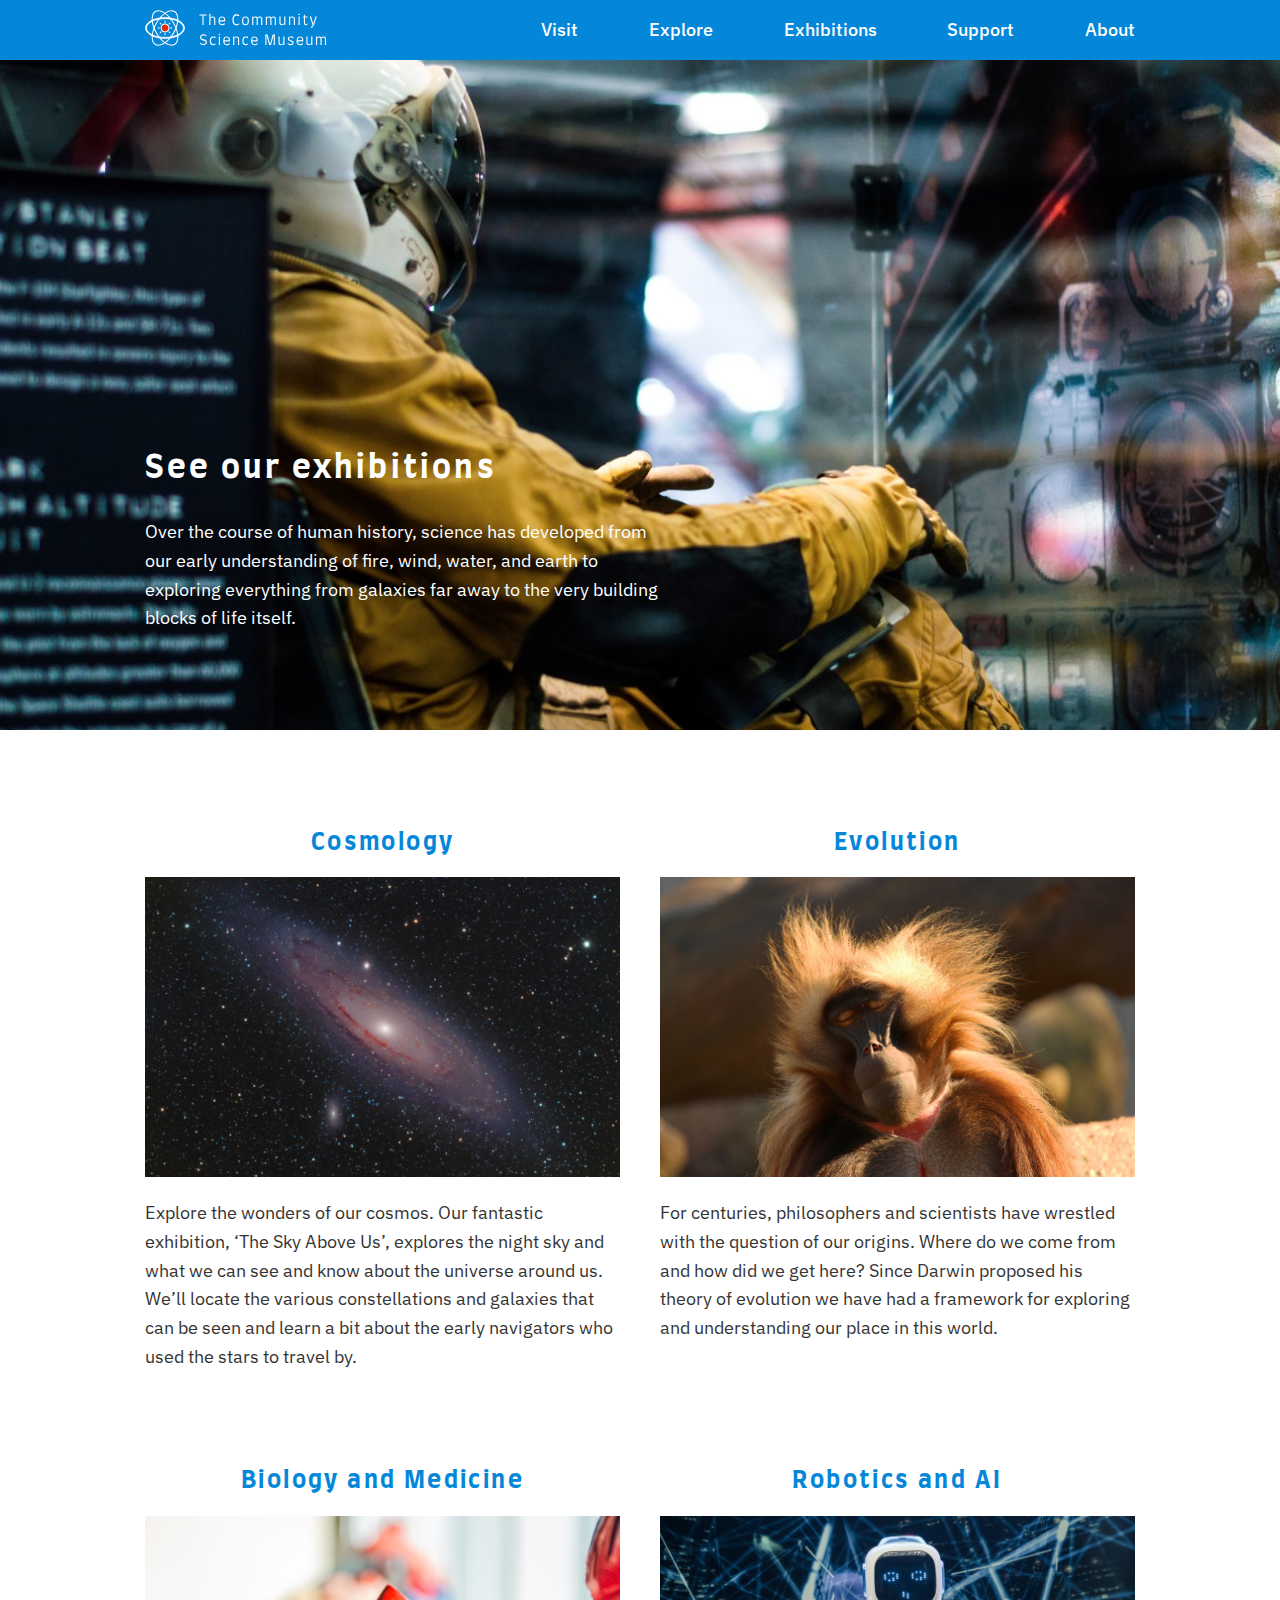
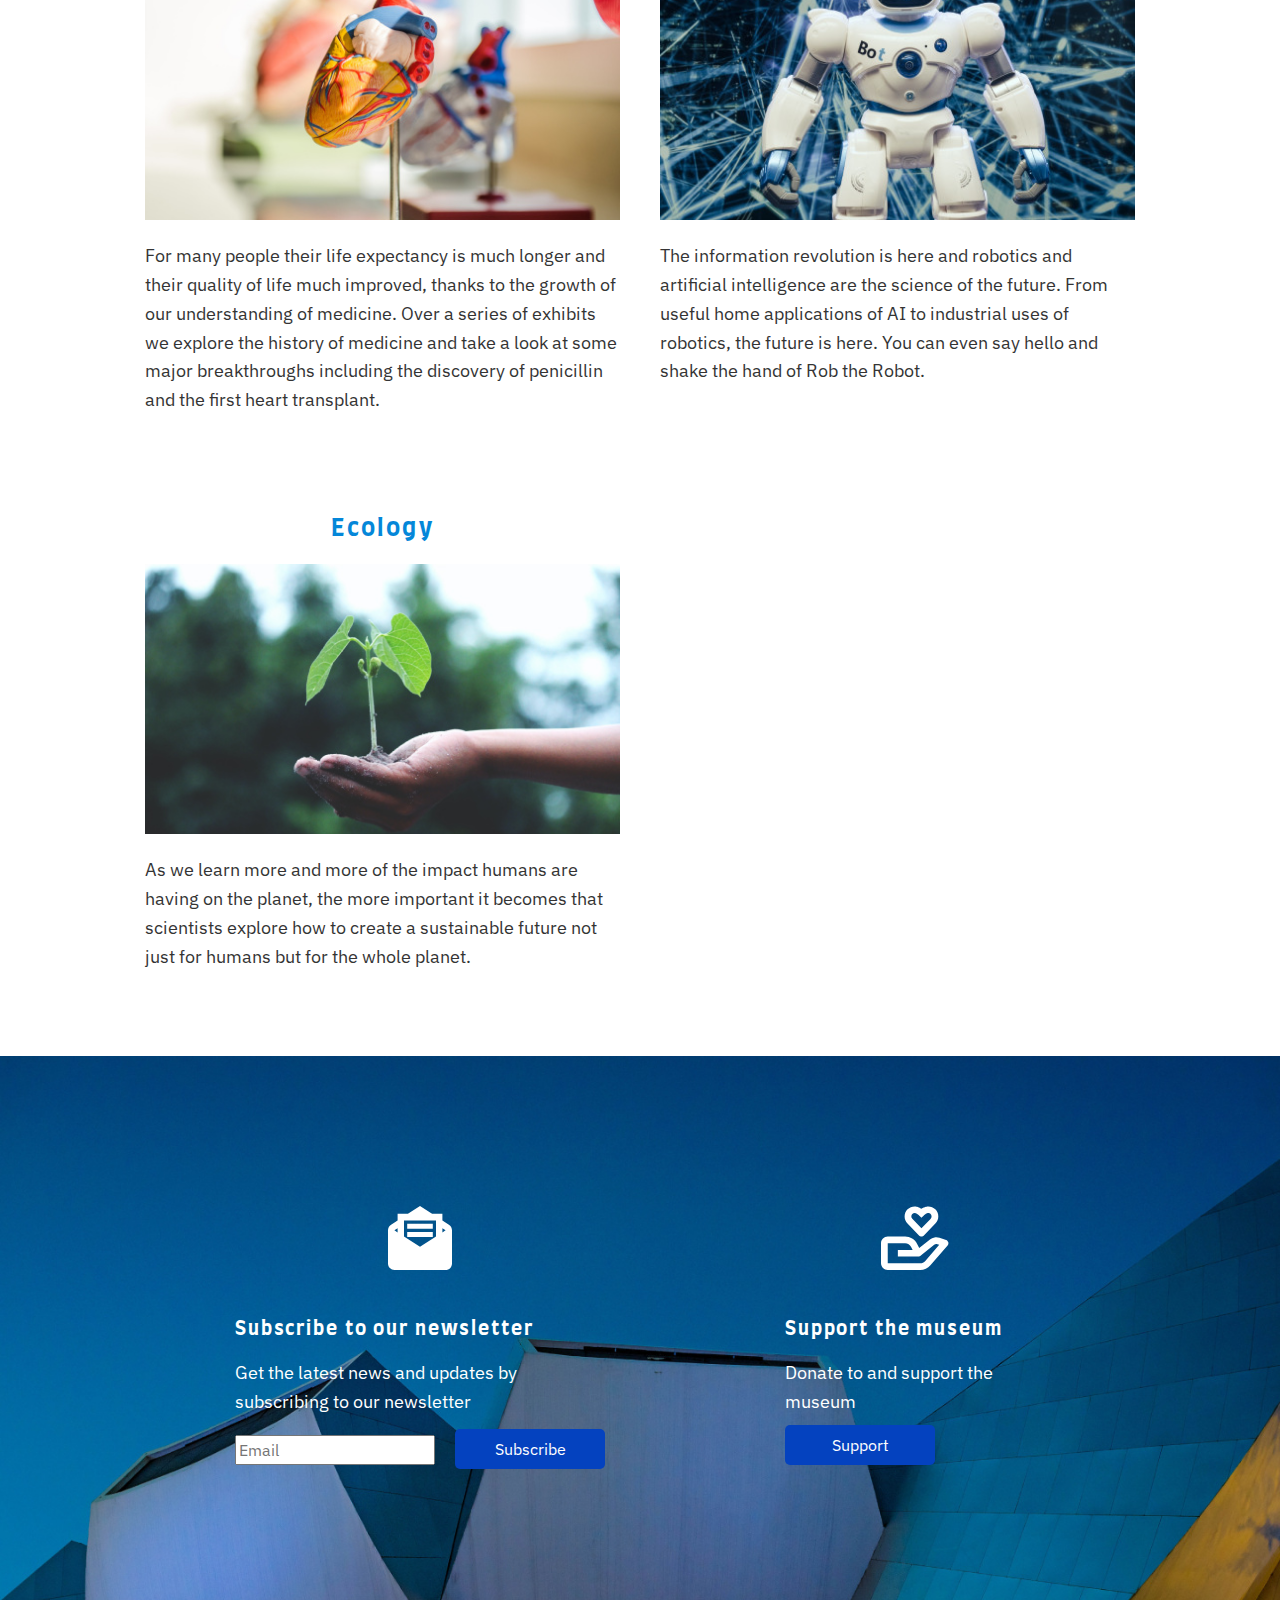
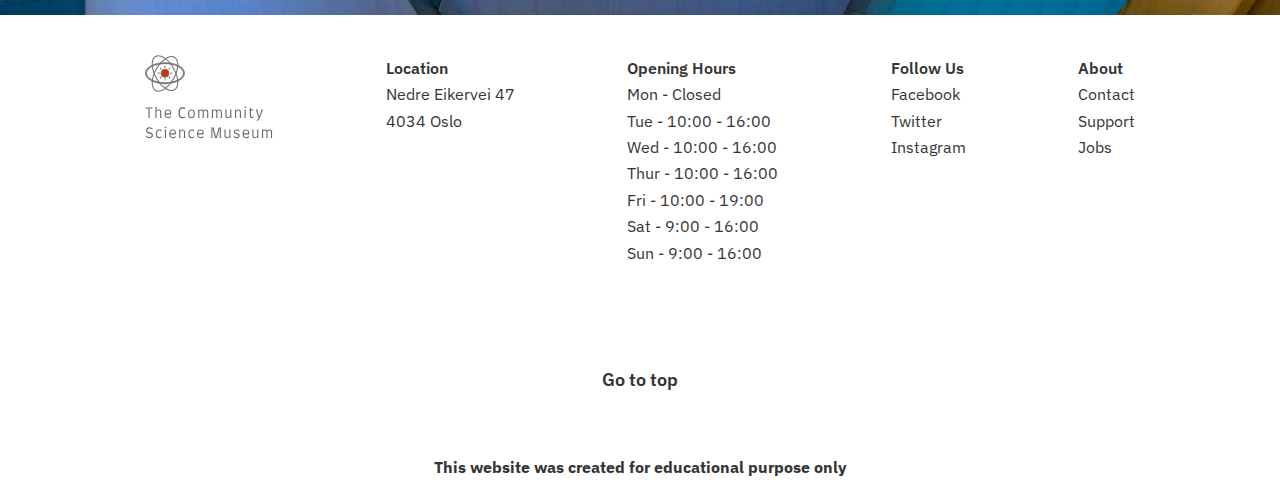
==== exhibitions.html @ 7ac94abc "Deploy file copy" ====
<!DOCTYPE html>
<html lang="en">
  <head>
    <meta charset="UTF-8" />
    <meta http-equiv="X-UA-Compatible" content="IE=edge" />
    <meta name="description" content="Community Science Museum" />
    <meta
      name="keywords"
      content="Science, Museum, Cosmology, Evolution, Biology, Medicine, Robotics, AI, Ecology, Explore, Exhibitions"
    />
    <meta name="viewport" content="width=device-width, initial-scale=1.0" />
    <link
      rel="stylesheet"
      href="https://cdnjs.cloudflare.com/ajax/libs/font-awesome/5.15.4/css/all.min.css"
      integrity="sha512-1ycn6IcaQQ40/MKBW2W4Rhis/DbILU74C1vSrLJxCq57o941Ym01SwNsOMqvEBFlcgUa6xLiPY/NS5R+E6ztJQ=="
      crossorigin="anonymous"
      referrerpolicy="no-referrer"
    />
    <link rel="preconnect" href="https://fonts.googleapis.com" />
    <link rel="preconnect" href="https://fonts.gstatic.com" crossorigin />
    <link
      href="https://fonts.googleapis.com/css2?family=Farro:wght@300;400;500;700&family=IBM+Plex+Sans:ital,wght@0,300;0,400;0,500;0,600;0,700;1,300&display=swap"
      rel="stylesheet"
    />
    <link rel="stylesheet" href="./css/normalize.css" />
    <link rel="stylesheet" href="./css/styles.css" />
    <link rel="stylesheet" href="./css/exhibitions.css" />
    <title>The Community Science Museum - Exhibitions</title>
  </head>
  <body>
    <header id="header">
      <div class="container">
        <nav class="navigation">
          <div class="museum-logo">
            <a href="/" aria-label="Home" class="links">
              <img src="./img/logo.svg" class="main-logo" alt="Logo" />
              <img src="./img/logo-text-mobile.svg" alt="Logo text" />
            </a>
          </div>

          <label for="hamburger-menu">
            <span class="sr-only"> Hamburger menu</span>
            <i class="fas fa-bars"></i>
          </label>
          <input id="hamburger-menu" type="checkbox" />

          <ul class="main-navigation">
            <li><a href="visit.html" class="links">Visit</a></li>
            <li><a href="explore.html" class="links">Explore</a></li>
            <li><a href="exhibitions.html" class="links">Exhibitions</a></li>
            <li><a href="#" class="links">Support</a></li>
            <li><a href="#" class="links">About</a></li>
          </ul>
        </nav>
      </div>
    </header>

    <main>
      <section class="hero-banner">
        <div class="hero-banner-mobile">
          <div class="container">
            <h1 class="hero-heading">See our exhibitions</h1>
          </div>
        </div>
        <div class="desktop-hero-cta">
          <div class="container">
            <div class="hero-text">
              <p>
                Over the course of human history, science has developed from our
                early understanding of fire, wind, water, and earth to exploring
                everything from galaxies far away to the very building blocks of
                life itself.
              </p>
            </div>
          </div>
        </div>
      </section>

      <section class="exhibitions">
        <div class="container">
          <div class="main-exhibitions">
            <div class="exhibit">
              <h2>Cosmology</h2>
              <img src="./img/cosmos.jpg" alt="Cosmology" />
              <p>
                Explore the wonders of our cosmos. Our fantastic exhibition,
                ‘The Sky Above Us’, explores the night sky and what we can see
                and know about the universe around us. We’ll locate the various
                constellations and galaxies that can be seen and learn a bit
                about the early navigators who used the stars to travel by.
              </p>
            </div>

            <div class="exhibit">
              <h2>Evolution</h2>
              <img src="./img/evolution.jpg" alt="Evolution" />
              <p>
                For centuries, philosophers and scientists have wrestled with
                the question of our origins. Where do we come from and how did
                we get here? Since Darwin proposed his theory of evolution we
                have had a framework for exploring and understanding our place
                in this world.
              </p>
            </div>

            <div class="exhibit">
              <h2>Biology and Medicine</h2>
              <img src="./img/bio-med.jpg" alt="Biology and Medicine" />
              <p>
                For many people their life expectancy is much longer and their
                quality of life much improved, thanks to the growth of our
                understanding of medicine. Over a series of exhibits we explore
                the history of medicine and take a look at some major
                breakthroughs including the discovery of penicillin and the
                first heart transplant.
              </p>
            </div>

            <div class="exhibit">
              <h2>Robotics and AI</h2>
              <img src="./img/robotics.jpg" alt="Robotics and AI" />
              <p>
                The information revolution is here and robotics and artificial
                intelligence are the science of the future. From useful home
                applications of AI to industrial uses of robotics, the future is
                here. You can even say hello and shake the hand of Rob the
                Robot.
              </p>
            </div>

            <div class="exhibit">
              <h2>Ecology</h2>
              <img src="./img/ecology.jpg" alt="Ecology" />
              <p>
                As we learn more and more of the impact humans are having on the
                planet, the more important it becomes that scientists explore
                how to create a sustainable future not just for humans but for
                the whole planet.
              </p>
            </div>
          </div>
        </div>
      </section>

      <section class="newsletter">
        <div class="container">
          <div class="subscribe">
            <img src="./img/newsletter.svg" alt="Newsletter icon" />
            <h3>Subscribe to our newsletter</h3>
            <p>
              Get the latest news and updates by subscribing to our newsletter
            </p>
            <input
              id="newsletter"
              type="text"
              name="newsletter"
              placeholder="Email"
              class="newsletter-input"
            />
            <label for="newsletter" class="newsletter-label">Newsletter</label>
            <button class="button">Subscribe</button>
          </div>

          <div class="donate">
            <img src="./img/donate.svg" alt="Newsletter icon" />
            <h3>Support the museum</h3>
            <p>Donate to and support the museum</p>
            <button class="button">Support</button>
          </div>
        </div>
      </section>
    </main>

    <footer class="footer">
      <div class="container">
        <div class="footer-main">
          <div class="footer-logo">
            <img
              src="./img/logo-footer.svg"
              alt="Logo footer"
              class="logo-footer"
            />
            <img
              src="./img/logo-text-mobile.svg"
              alt="Logo text"
              class="logo-text-footer"
            />
          </div>

          <ul>
            <li class="footer-bold">Location</li>
            <li>Nedre Eikervei 47</li>
            <li>4034 Oslo</li>
          </ul>

          <ul>
            <li class="footer-bold">Opening Hours</li>
            <li>Mon - Closed</li>
            <li>Tue - 10:00 - 16:00</li>
            <li>Wed - 10:00 - 16:00</li>
            <li>Thur - 10:00 - 16:00</li>
            <li>Fri - 10:00 - 19:00</li>
            <li>Sat - 9:00 - 16:00</li>
            <li>Sun - 9:00 - 16:00</li>
          </ul>

          <ul>
            <li class="footer-bold">Follow Us</li>
            <li>Facebook</li>
            <li>Twitter</li>
            <li>Instagram</li>
          </ul>

          <ul>
            <li class="footer-bold">About</li>
            <li>Contact</li>
            <li>Support</li>
            <li>Jobs</li>
          </ul>
        </div>

        <p class="go-to-top"><a href="#header" class="links">Go to top</a></p>
        <p class="edu-website">
          This website was created for educational purpose only
        </p>
      </div>
    </footer>
  </body>
</html>
---- css/styles.css ----
:root {
  --font-family-heading: 'Farro', sans-serif;
  --font-family-paragraph: 'IBM Plex Sans', sans-serif;
  --body-text-color: #343434;
  --header-and-heading-color: #0487d9;
  --button-color: #0442bf;
  --link-color: #03258c;
  /*  */
}

h1,
h2,
h3,
h4,
h5,
h6 {
  font-family: var(--font-family-heading);
  letter-spacing: 0.1em;
}

p {
  font-size: 1.125em;
  line-height: 1.6em;
}

p,
a,
button,
input,
li {
  font-family: var(--font-family-paragraph);
  color: var(--body-text-color);
}

.links {
  text-decoration: none;
  color: var(--link-color);
  font-weight: 600;
  font-size: 1.125em;
}

.main-navigation .links:hover,
main .links:hover {
  text-decoration: underline;
  text-underline-offset: 2px;
  color: var(--button-color);
}

ul {
  list-style: none;
}

header {
  height: 60px;
  background-color: var(--header-and-heading-color);
}

.container {
  max-width: 360px;
  margin: 0 auto;
  position: relative;
}

.navigation {
  display: flex;
  justify-content: space-between;
  position: relative;
  top: 10px;
}

/* Hamburger menu */

.main-navigation {
  position: absolute;
  top: 40px;
  display: block;
  z-index: 5;
  padding: 10px 20px;
  background-color: var(--header-and-heading-color);
  width: 320px;
  height: 340px;
  transition: transform 0.3s ease-out;
  transform: translateX(-500%);
}

.main-navigation li {
  padding-top: 20px;
  padding-bottom: 20px;
  border-bottom: 1px solid white;
}

.main-navigation .links:hover {
  color: white;
}

.main-navigation li a {
  color: white;
}

#hamburger-menu:checked ~ .main-navigation {
  transform: translate(0px);
}

.main-logo,
.logo-footer {
  width: 40px;
  margin-right: 10px;
}

#hamburger-menu,
.newsletter-label {
  display: none;
}

.fa-bars {
  color: white;
  font-size: 30px;
  padding-top: 6px;
  cursor: pointer;
}

.hero-banner-mobile {
  background-image: url('../img/hero-banner-mobile.jpg');
  background-repeat: no-repeat;
  background-size: cover;
  background-position: center;
  height: 300px;
}

.hero-heading {
  margin: 0;
  position: absolute;
  top: 210px;
  color: white;
  font-weight: 700;
}

.explore-text {
  font-size: 2em;
  font-style: italic;
  font-weight: 600;
  line-height: normal;
  margin: 20px 0;
}

.hero-text h2 {
  color: var(--body-text-color);
}

.button {
  width: 100%;
  height: 40px;
  background-color: var(--button-color);
  color: white;
  border: none;
  border-radius: 5px;
  cursor: pointer;
}

.main-features {
  margin-bottom: 40px;
}

.features {
  margin-top: 80px;
}

.features img {
  width: 100%;
  border-radius: 5px;
}

section:nth-child(n + 2) h2 {
  text-align: center;
  color: var(--header-and-heading-color);
}

.newsletter {
  background-image: url('../img/newsletter-mobile.jpg');
  background-repeat: no-repeat;
  background-size: cover;
  background-position: center;
  height: 675px;
  padding-top: 80px;
}

.newsletter img {
  display: block;
  height: 64px;
  margin-left: auto;
  margin-right: auto;
  padding-bottom: 30px;
}

.newsletter h3,
.newsletter p {
  color: white;
}

.newsletter-input {
  width: 100%;
  box-sizing: border-box;
  height: 30px;
}

.newsletter button {
  margin-top: 20px;
}

.donate {
  padding-top: 80px;
}

.donate p {
  margin-bottom: 0;
}

.footer {
  padding-top: 40px;
}

.logo-text-footer {
  filter: invert(52%) sepia(0%) saturate(1665%) hue-rotate(171deg)
    brightness(83%) contrast(90%);
}

.footer-main ul {
  margin: 40px auto;
  padding: 0;
}

.footer-bold {
  font-weight: 600;
}

.footer-main ul li {
  padding: 4px 0;
}

.go-to-top,
.edu-website {
  text-align: center;
}

.go-to-top {
  margin-top: 100px;
}

.go-to-top a {
  color: var(--body-text-color);
  font-size: 1em;
}

.edu-website {
  margin-top: 60px;
  font-size: 0.8em;
  font-weight: 700;
}

@media screen and (min-width: 767px) {
  .container {
    max-width: 990px;
  }

  .fa-bars {
    display: none;
  }

  .main-navigation {
    display: inline-flex;
    justify-content: space-between;
    position: revert;
    width: 60%;
    height: auto;
    padding: 0;
    margin: 10px 0 10px;
    transform: translateX(0px);
  }

  .main-navigation li {
    padding: 0;
    border-bottom: none;
  }

  .main-navigation li a {
    font-size: 1.125em;
    font-weight: 500;
  }

  .hero-banner-mobile {
    background-image: none;
  }

  .hero-banner {
    background-image: url('../img/hero-banner.jpg');
    background-repeat: no-repeat;
    background-size: cover;
    background-position: center;
    height: 670px;
  }

  .hero-heading {
    position: relative;
    top: 390px;
    color: white;
  }

  .hero-text p,
  .hero-text h2 {
    color: white;
  }

  .hero-text p:last-of-type {
    line-height: 1.6em;
    width: 530px;
  }

  .line-break {
    display: block;
  }

  .hero-text h2,
  .hero-text a {
    display: inline-block;
  }

  .hero-text button {
    width: 200px;
    margin-left: 50px;
  }

  .hero-text {
    position: relative;
    top: 120px;
  }

  .main-features .container {
    display: flex;
    gap: 30px;
  }

  .main-features {
    margin: 40px 0 60px 0;
  }

  .features {
    flex-basis: 33.33333%;
    margin-top: 0;
  }

  .newsletter {
    height: auto;
    padding: 150px 0;
    background-image: url('../img/newsletter.jpg');
  }

  .newsletter .container {
    display: flex;
    justify-content: space-around;
  }

  .newsletter button {
    width: 150px;
    margin: 0;
  }

  .subscribe {
    position: relative;
    width: 370px;
  }

  .newsletter-input {
    margin: 0;
    width: 200px;
  }

  .subscribe .button {
    position: absolute;
    right: 0;
    bottom: -4px;
  }

  .donate {
    width: 260px;
    padding-top: 0;
  }

  .donate button {
    margin-top: 8px;
  }

  .footer-logo {
    display: inline-block;
  }

  .footer-logo img:last-child {
    display: block;
    margin-top: 10px;
  }

  .footer-main ul {
    margin: 0;
  }

  .footer-main {
    display: flex;
    justify-content: space-between;
  }

  .edu-website {
    font-size: 1em;
  }
}
---- css/exhibitions.css ----
.hero-banner-mobile {
  background-image: url('../img/hero-banner-exibit-mobile.jpg');
}

.hero-text p {
  padding-top: 20px;
}

.exhibit {
  padding: 20px 0 20px 0;
}

.exhibit img {
  /* To make images the full width inside container. Referenced in report */
  width: 100vw;
  margin: 0 calc(50% - 50vw);
  object-fit: cover;
}

/*Removing the horizontal scrollbar where full width images inside of set width containers */
section {
  overflow-x: hidden;
}

@media screen and (min-width: 767px) {
  .hero-banner-mobile {
    background-image: none;
  }

  .hero-banner {
    background-image: url('../img/hero-banner-exibit.jpg');
  }

  .main-exhibitions {
    display: flex;
    justify-content: space-between;
    flex-wrap: wrap;
    margin-top: 60px;
  }

  .exhibit {
    flex-basis: 48%;
  }

  .exhibit img {
    width: 100%;
    height: 50%;
    margin: 0;
  }
}
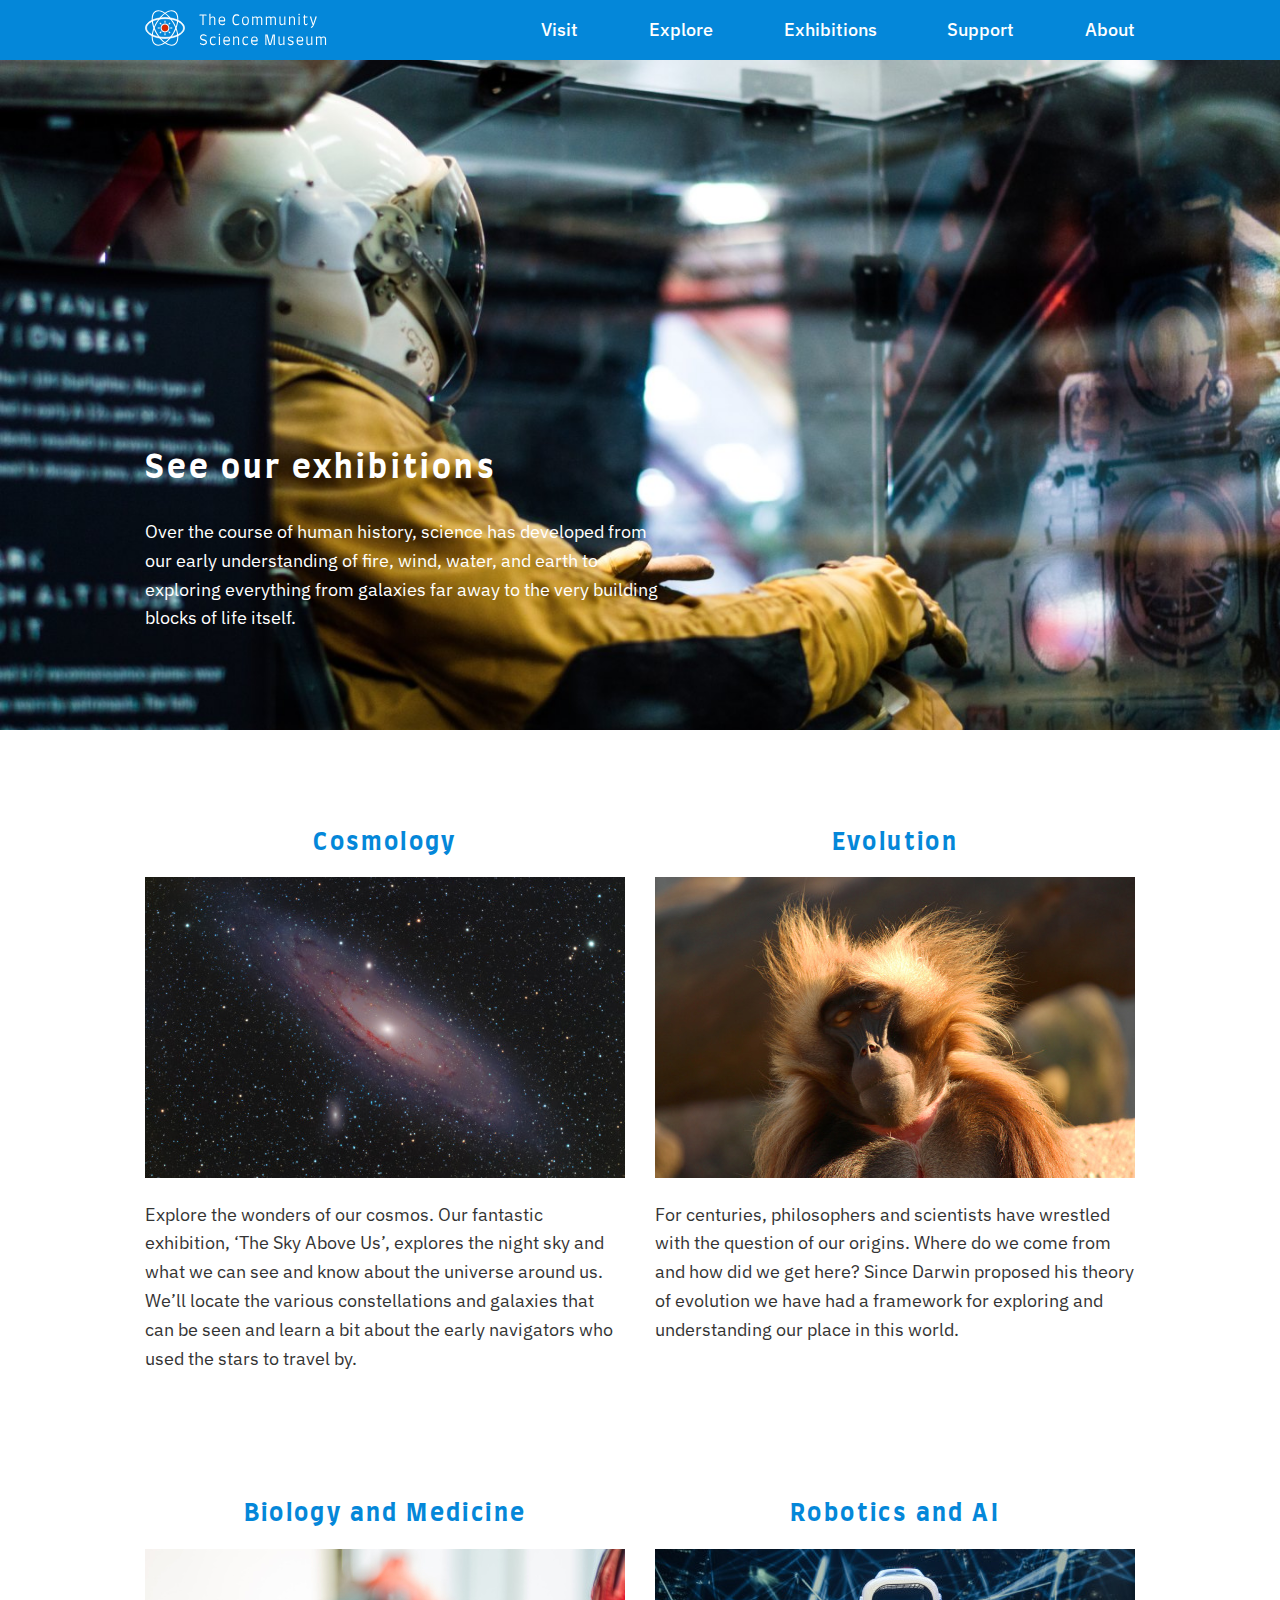
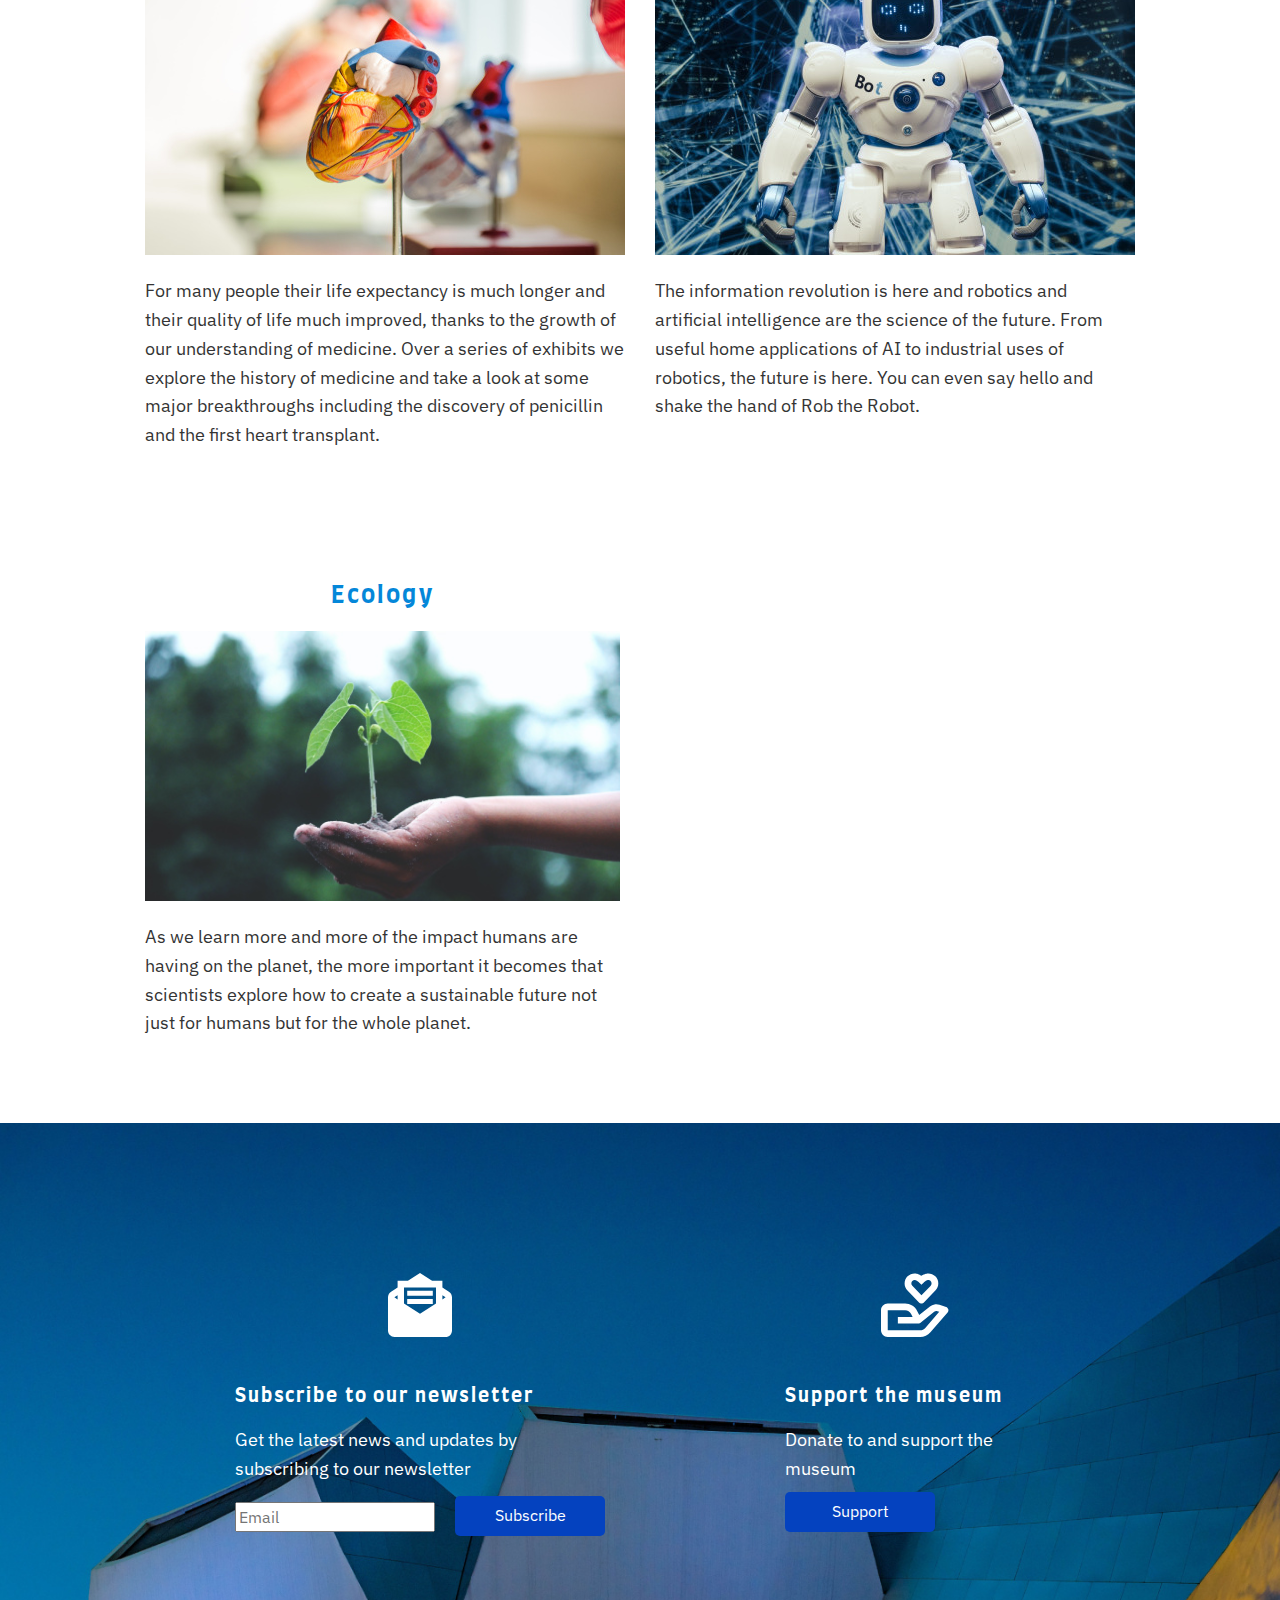
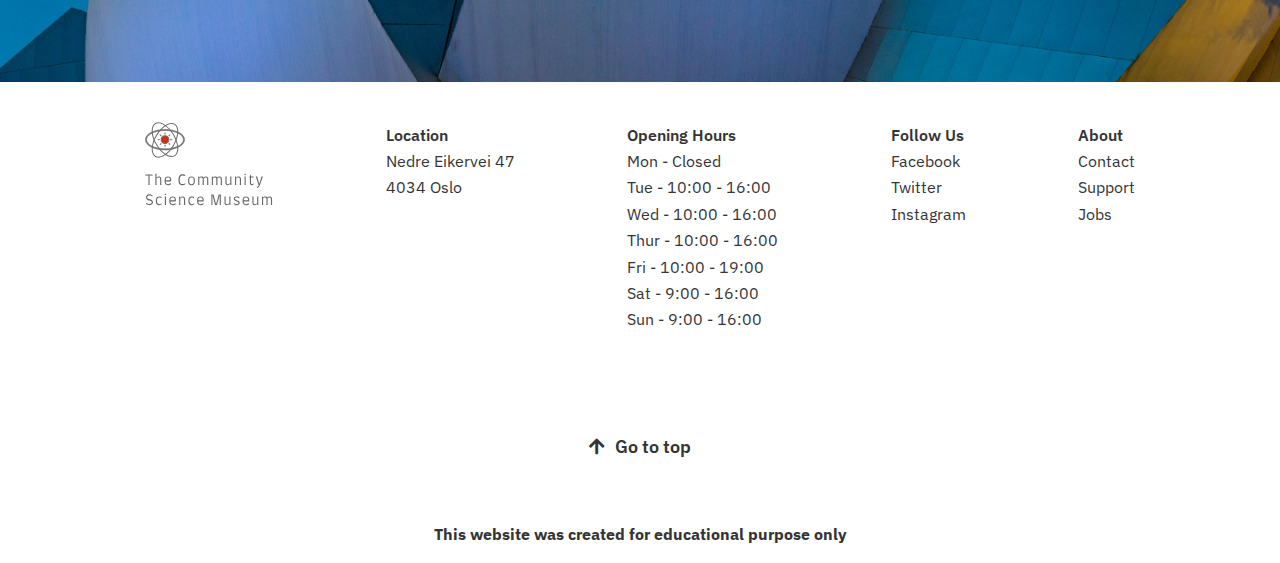
==== commit b41979ec: "Made the header sticky and added an arrow to "go to top"" ====
--- a/exhibitions.html
+++ b/exhibitions.html
@@ -28,6 +28,7 @@
     <title>The Community Science Museum - Exhibitions</title>
   </head>
   <body>
+    <a id="to-top"></a>
     <header id="header">
       <div class="container">
         <nav class="navigation">
@@ -219,7 +220,13 @@
           </ul>
         </div>
 
-        <p class="go-to-top"><a href="#header" class="links">Go to top</a></p>
+        <div>
+          <p class="go-to-top">
+            <a href="#to-top" class="links"
+              ><i class="fas fa-arrow-up"></i>Go to top</a
+            >
+          </p>
+        </div>
         <p class="edu-website">
           This website was created for educational purpose only
         </p>
--- a/css/styles.css
+++ b/css/styles.css
@@ -5,7 +5,6 @@
   --header-and-heading-color: #0487d9;
   --button-color: #0442bf;
   --link-color: #03258c;
-  /*  */
 }
 
 h1,
@@ -53,6 +52,10 @@
 header {
   height: 60px;
   background-color: var(--header-and-heading-color);
+  /* Made header sticky */
+  position: sticky;
+  top: 0;
+  z-index: 1;
 }
 
 .container {
@@ -182,6 +185,7 @@
   background-position: center;
   height: 675px;
   padding-top: 80px;
+  padding-bottom: 40px;
 }
 
 .newsletter img {
@@ -244,6 +248,10 @@
 
 .go-to-top {
   margin-top: 100px;
+}
+
+.fa-arrow-up {
+  margin-right: 10px;
 }
 
 .go-to-top a {
@@ -296,6 +304,7 @@
     background-repeat: no-repeat;
     background-size: cover;
     background-position: center;
+    background-position-y: 40%;
     height: 670px;
   }
 
--- a/css/exhibitions.css
+++ b/css/exhibitions.css
@@ -29,17 +29,23 @@
 
   .hero-banner {
     background-image: url('../img/hero-banner-exibit.jpg');
+    background-position-y: top;
   }
 
   .main-exhibitions {
     display: flex;
-    justify-content: space-between;
+    gap: 30px;
     flex-wrap: wrap;
     margin-top: 60px;
   }
 
   .exhibit {
     flex-basis: 48%;
+    flex-grow: 1;
+  }
+
+  .exhibit:last-child {
+    flex-grow: 0;
   }
 
   .exhibit img {
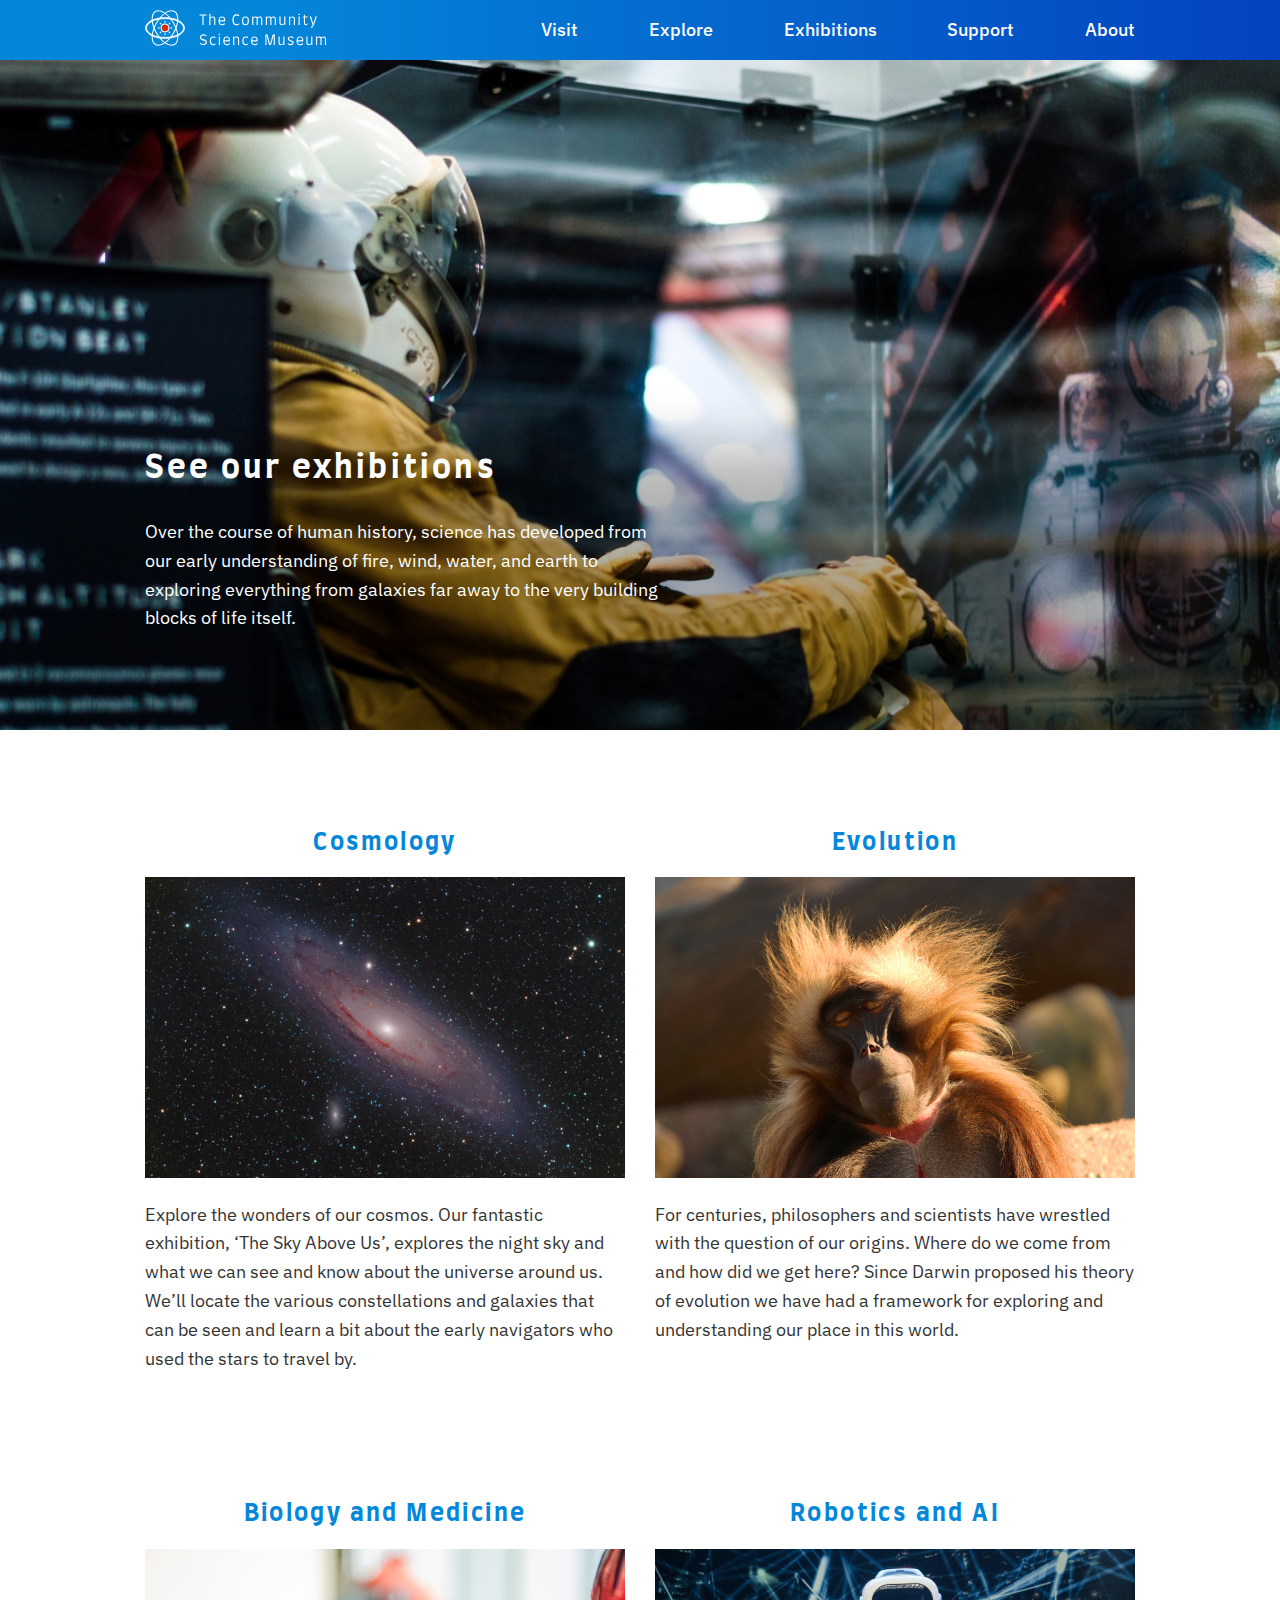
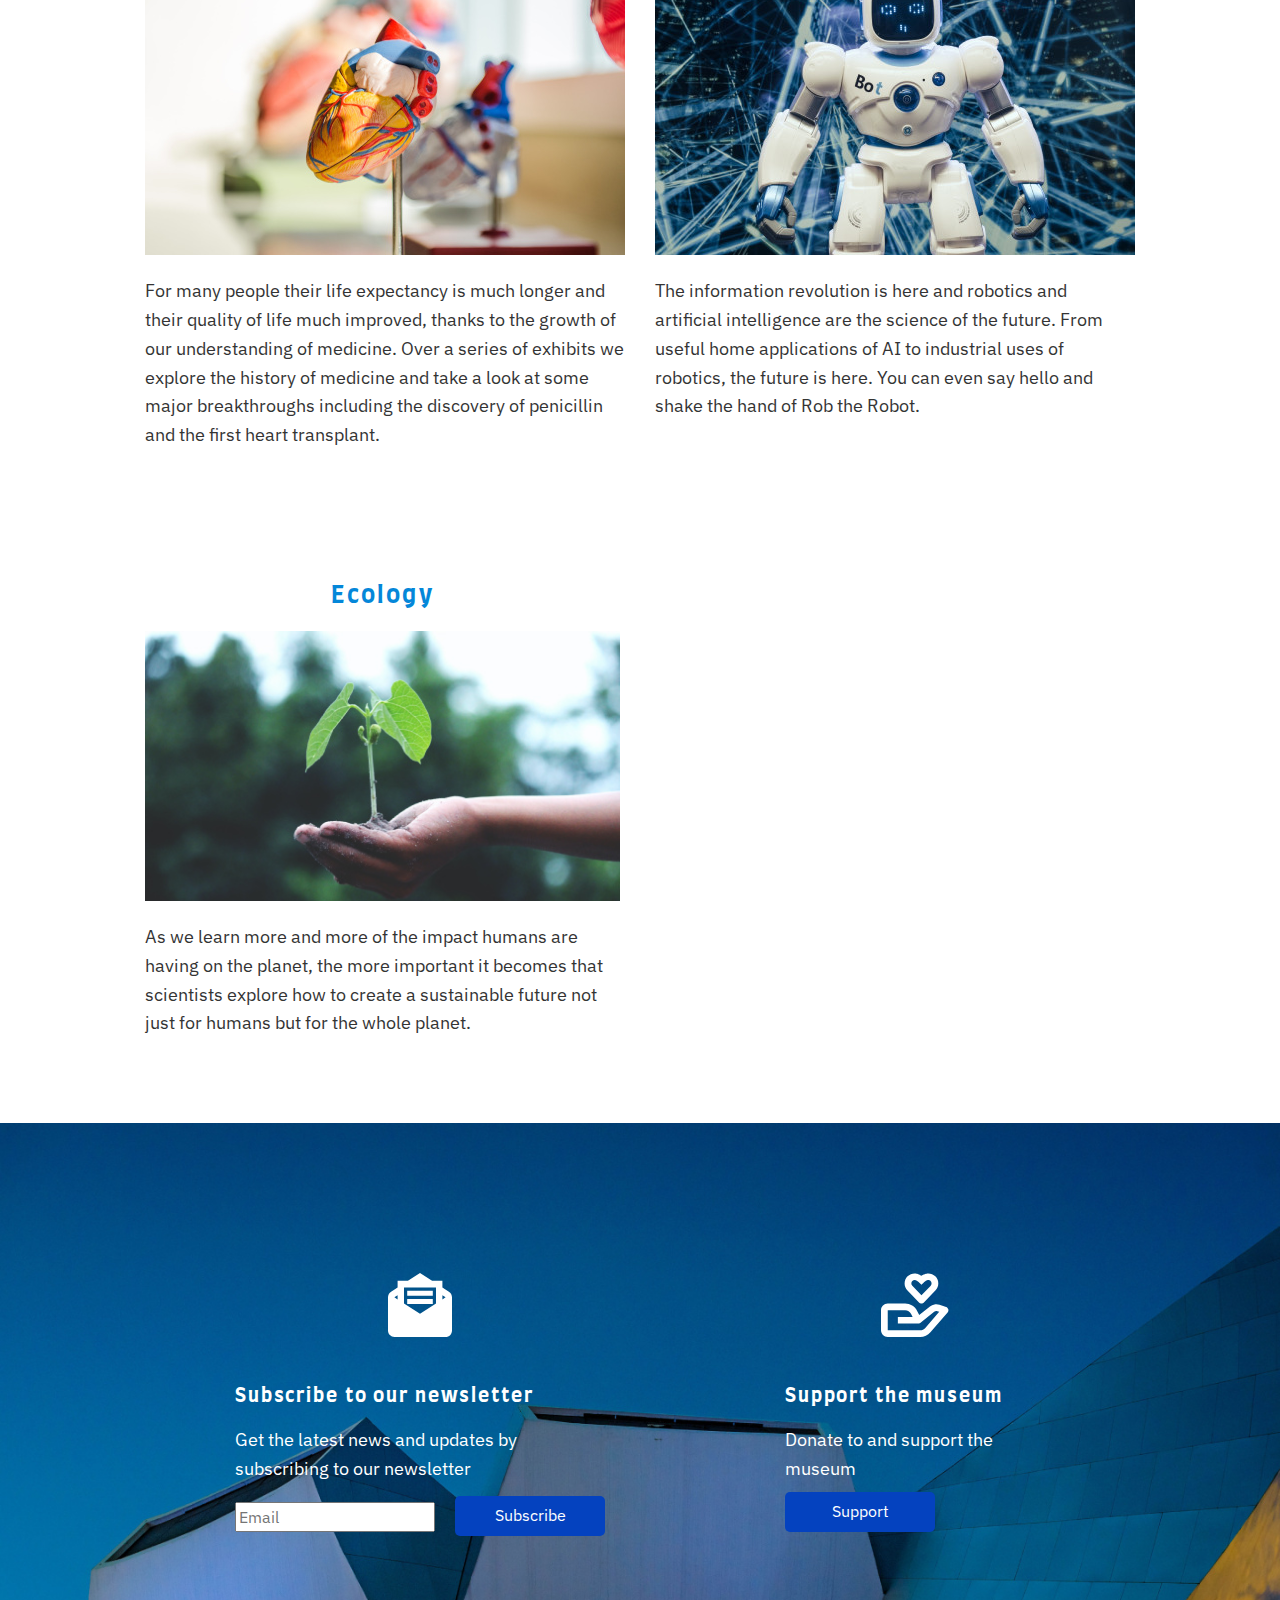
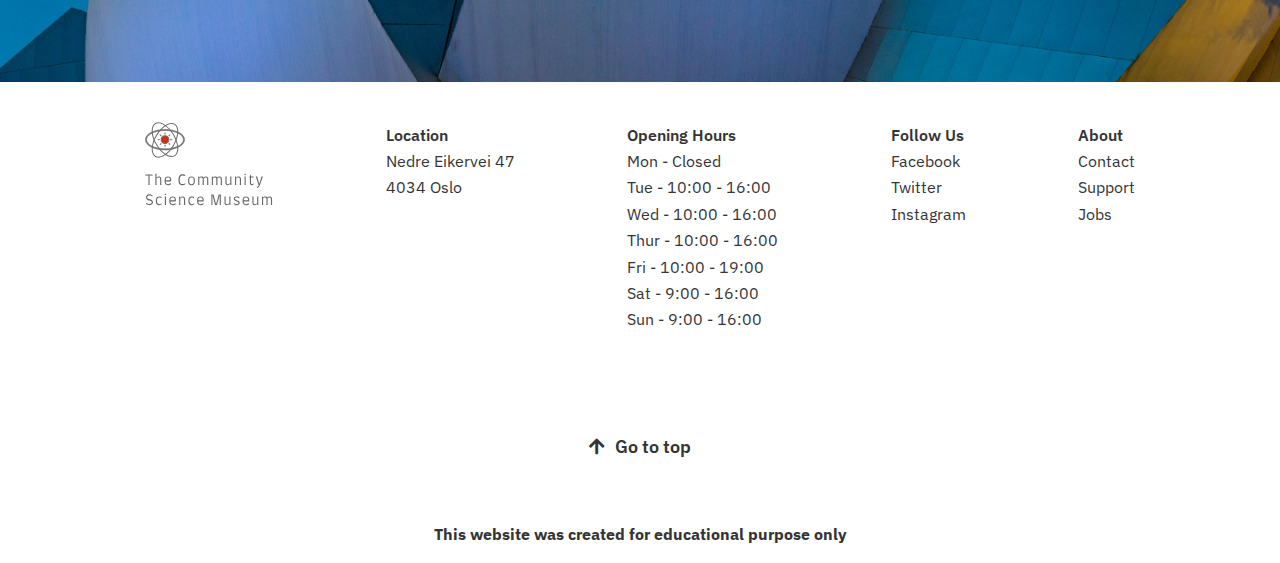
==== commit 25216b9a: "Added Google Analytics" ====
--- a/exhibitions.html
+++ b/exhibitions.html
@@ -9,6 +9,15 @@
       content="Science, Museum, Cosmology, Evolution, Biology, Medicine, Robotics, AI, Ecology, Explore, Exhibitions"
     />
     <meta name="viewport" content="width=device-width, initial-scale=1.0" />
+    <!-- Global site tag (gtag.js) - Google Analytics -->
+    <script async src="https://www.googletagmanager.com/gtag/js?id=G-2CV153829E"></script>
+    <script>
+      window.dataLayer = window.dataLayer || [];
+      function gtag(){dataLayer.push(arguments);}
+      gtag('js', new Date());
+
+      gtag('config', 'G-2CV153829E');
+    </script>
     <link
       rel="stylesheet"
       href="https://cdnjs.cloudflare.com/ajax/libs/font-awesome/5.15.4/css/all.min.css"
--- a/css/styles.css
+++ b/css/styles.css
@@ -5,6 +5,7 @@
   --header-and-heading-color: #0487d9;
   --button-color: #0442bf;
   --link-color: #03258c;
+  --header-menu-gradient: linear-gradient(to right, #0487d9 20%, #0442bf);
 }
 
 h1,
@@ -55,7 +56,8 @@
   /* Made header sticky */
   position: sticky;
   top: 0;
-  z-index: 1;
+  z-index: 6;
+  background: var(--header-menu-gradient);
 }
 
 .container {
@@ -75,12 +77,13 @@
 
 .main-navigation {
   position: absolute;
-  top: 40px;
+  top: 30px;
+  left: -30px;
   display: block;
   z-index: 5;
-  padding: 10px 20px;
-  background-color: var(--header-and-heading-color);
-  width: 320px;
+  padding: 0 30px;
+  background: var(--header-menu-gradient);
+  width: 100%;
   height: 340px;
   transition: transform 0.3s ease-out;
   transform: translateX(-500%);
@@ -89,7 +92,7 @@
 .main-navigation li {
   padding-top: 20px;
   padding-bottom: 20px;
-  border-bottom: 1px solid white;
+  border-bottom: 1px solid #d1c6c6ab;
 }
 
 .main-navigation .links:hover {
@@ -128,7 +131,24 @@
   background-size: cover;
   background-position: center;
   height: 300px;
-}
+  /* img overlay */
+  position: relative;
+  /* img overlay */
+}
+
+/*  img overlay */
+.hero-banner-mobile::after {
+  content: '';
+  position: absolute;
+  background: black;
+  opacity: 0.3;
+  width: 100%;
+  height: initial;
+  bottom: 0;
+  top: 189px;
+  filter: blur(30px);
+}
+/* img overlay */
 
 .hero-heading {
   margin: 0;
@@ -136,6 +156,9 @@
   top: 210px;
   color: white;
   font-weight: 700;
+  /* img overlay */
+  z-index: 4;
+  /* img overlay */
 }
 
 .explore-text {
@@ -283,6 +306,7 @@
     padding: 0;
     margin: 10px 0 10px;
     transform: translateX(0px);
+    background: none;
   }
 
   .main-navigation li {
@@ -297,6 +321,10 @@
 
   .hero-banner-mobile {
     background-image: none;
+  }
+
+  .hero-banner-mobile::after {
+    content: none;
   }
 
   .hero-banner {
@@ -306,7 +334,26 @@
     background-position: center;
     background-position-y: 40%;
     height: 670px;
-  }
+    position: relative;
+  }
+
+  /*  img overlay */
+  .hero-banner::after {
+    content: '';
+    position: absolute;
+    background: black;
+    opacity: 0.3;
+    width: 100%;
+    height: initial;
+    bottom: 0;
+    top: 390px;
+    filter: blur(30px);
+  }
+
+  .hero-text {
+    z-index: 1;
+  }
+  /* img overlay */
 
   .hero-heading {
     position: relative;
